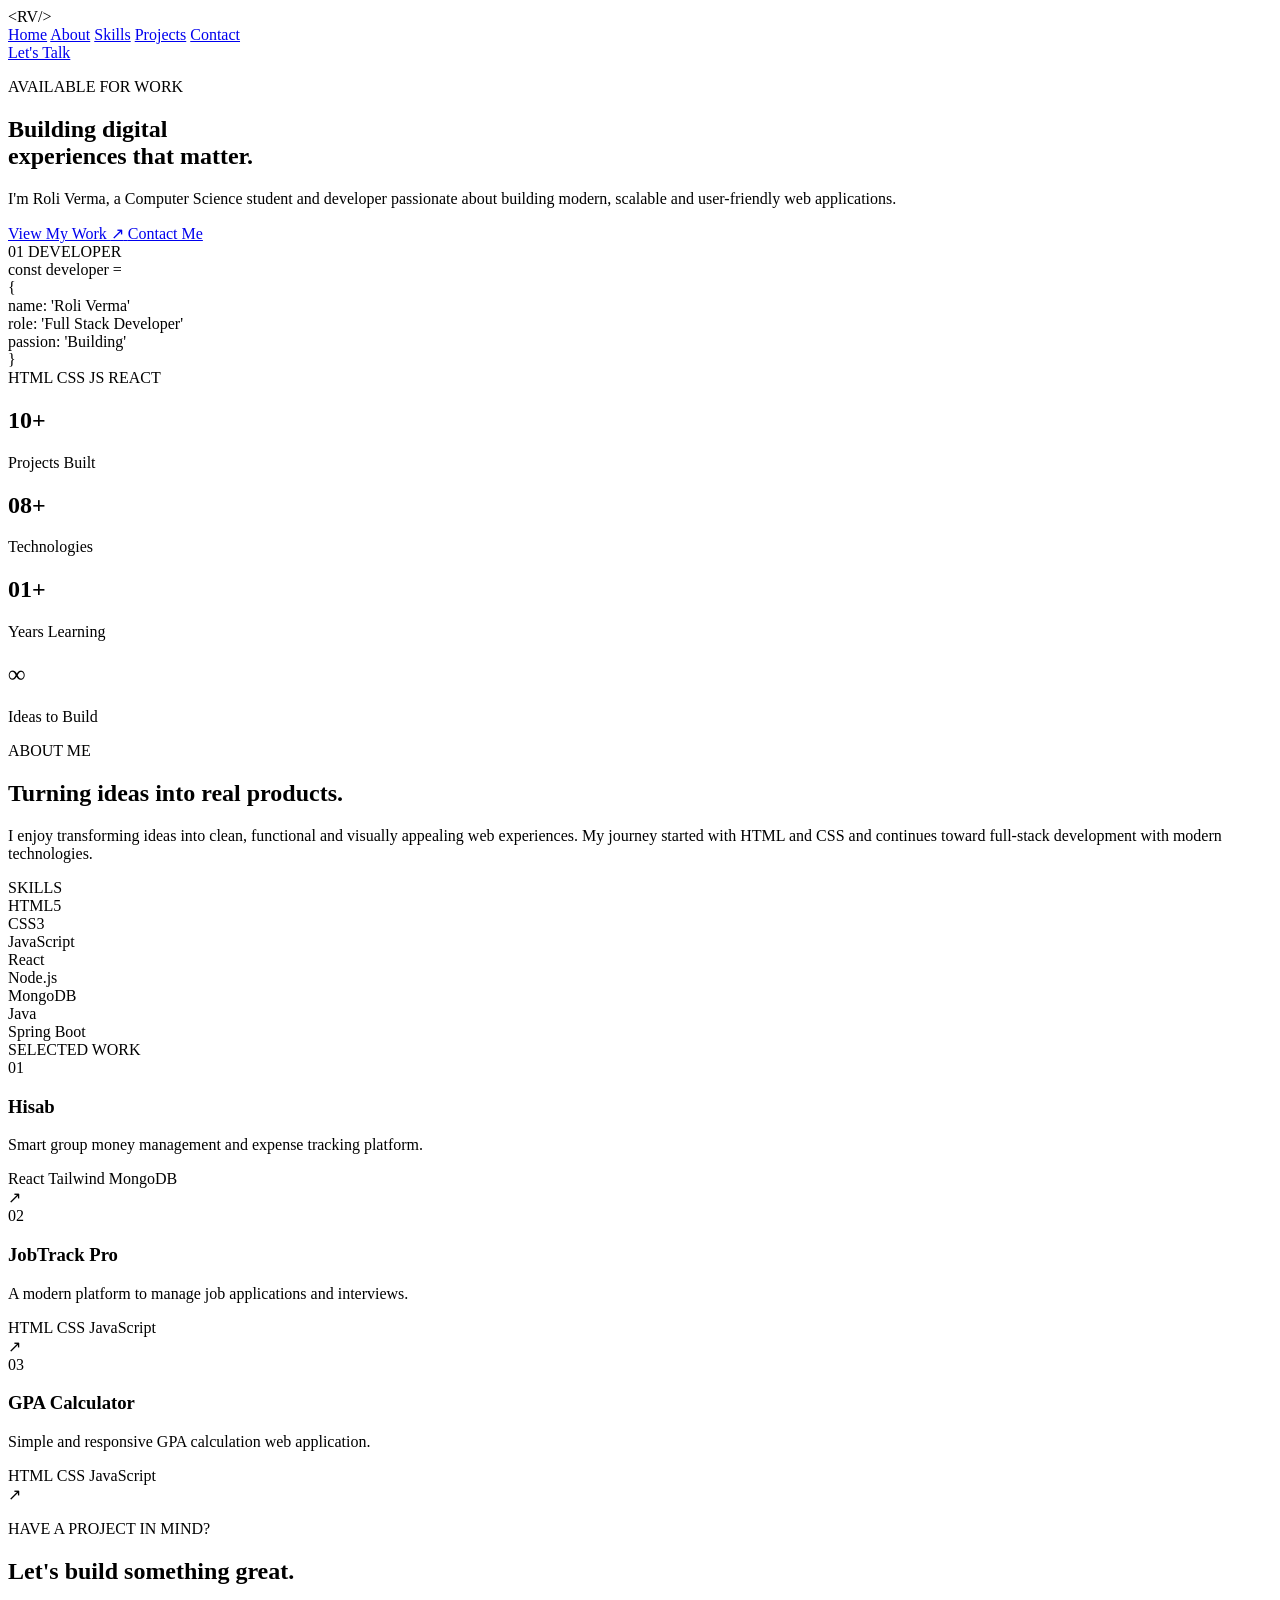
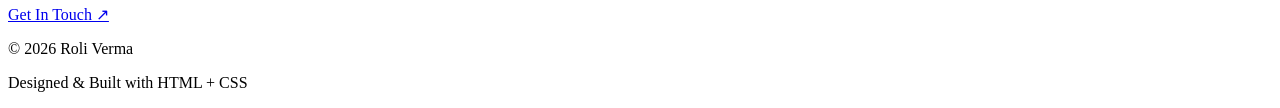
==== index.html @ 0947df7b "index.html" ====
<!DOCTYPE html>
<html lang="en">
<head>
    <meta charset="UTF-8">
    <meta name="viewport" content="width=device-width, initial-scale=1.0">

    <title>Roli Verma | Developer</title>

    <link rel="stylesheet" href="style.css">
</head>

<body>

    <!-- Navbar -->
    <header class="navbar">

        <div class="logo">
            <span>&lt;</span>RV<span>/&gt;</span>
        </div>

        <nav>
            <a href="#home">Home</a>
            <a href="#about">About</a>
            <a href="#skills">Skills</a>
            <a href="#projects">Projects</a>
            <a href="#contact">Contact</a>
        </nav>

        <a href="#contact" class="nav-btn">
            Let's Talk
        </a>

    </header>


    <!-- Hero Section -->
    <section class="hero" id="home">

        <div class="hero-content">

            <p class="small-title">
                <span></span> AVAILABLE FOR WORK
            </p>

            <h1>
                Building digital
                <br>
                experiences that
                <span>matter.</span>
            </h1>

            <p class="hero-text">
                I'm Roli Verma, a Computer Science student and
                developer passionate about building modern,
                scalable and user-friendly web applications.
            </p>

            <div class="hero-buttons">

                <a href="#projects" class="primary-btn">
                    View My Work
                    <span>↗</span>
                </a>

                <a href="#contact" class="secondary-btn">
                    Contact Me
                </a>

            </div>

        </div>


        <div class="hero-card">

            <div class="card-top">
                <span>01</span>
                <span>DEVELOPER</span>
            </div>

            <div class="code-box">

                <div>
                    <span class="purple">const</span>
                    <span class="white">developer</span>
                    <span class="pink">=</span>
                </div>

                <div class="indent">
                    <span class="yellow">{</span>
                </div>

                <div class="indent-2">
                    <span class="blue">name:</span>
                    <span class="green">'Roli Verma'</span>
                </div>

                <div class="indent-2">
                    <span class="blue">role:</span>
                    <span class="green">'Full Stack Developer'</span>
                </div>

                <div class="indent-2">
                    <span class="blue">passion:</span>
                    <span class="green">'Building'</span>
                </div>

                <div class="indent">
                    <span class="yellow">}</span>
                </div>

            </div>

            <div class="card-bottom">
                <span>HTML</span>
                <span>CSS</span>
                <span>JS</span>
                <span>REACT</span>
            </div>

        </div>

    </section>


    <!-- Stats -->
    <section class="stats">

        <div class="stat">
            <h2>10+</h2>
            <p>Projects Built</p>
        </div>

        <div class="stat">
            <h2>08+</h2>
            <p>Technologies</p>
        </div>

        <div class="stat">
            <h2>01+</h2>
            <p>Years Learning</p>
        </div>

        <div class="stat">
            <h2>∞</h2>
            <p>Ideas to Build</p>
        </div>

    </section>


    <!-- About -->
    <section class="section" id="about">

        <div class="section-label">
            ABOUT ME
        </div>

        <div class="about-content">

            <h2>
                Turning ideas into
                <span>real products.</span>
            </h2>

            <p>
                I enjoy transforming ideas into clean, functional
                and visually appealing web experiences. My journey
                started with HTML and CSS and continues toward
                full-stack development with modern technologies.
            </p>

        </div>

    </section>


    <!-- Skills -->
    <section class="section" id="skills">

        <div class="section-label">
            SKILLS
        </div>

        <div class="skills-grid">

            <div class="skill">HTML5</div>
            <div class="skill">CSS3</div>
            <div class="skill">JavaScript</div>
            <div class="skill">React</div>
            <div class="skill">Node.js</div>
            <div class="skill">MongoDB</div>
            <div class="skill">Java</div>
            <div class="skill">Spring Boot</div>

        </div>

    </section>


    <!-- Projects -->
    <section class="section" id="projects">

        <div class="section-label">
            SELECTED WORK
        </div>

        <div class="projects">

            <article class="project">

                <div class="project-number">
                    01
                </div>

                <div>
                    <h3>Hisab</h3>

                    <p>
                        Smart group money management and
                        expense tracking platform.
                    </p>

                    <div class="tags">
                        <span>React</span>
                        <span>Tailwind</span>
                        <span>MongoDB</span>
                    </div>
                </div>

                <span class="arrow">↗</span>

            </article>


            <article class="project">

                <div class="project-number">
                    02
                </div>

                <div>
                    <h3>JobTrack Pro</h3>

                    <p>
                        A modern platform to manage job
                        applications and interviews.
                    </p>

                    <div class="tags">
                        <span>HTML</span>
                        <span>CSS</span>
                        <span>JavaScript</span>
                    </div>
                </div>

                <span class="arrow">↗</span>

            </article>


            <article class="project">

                <div class="project-number">
                    03
                </div>

                <div>
                    <h3>GPA Calculator</h3>

                    <p>
                        Simple and responsive GPA calculation
                        web application.
                    </p>

                    <div class="tags">
                        <span>HTML</span>
                        <span>CSS</span>
                        <span>JavaScript</span>
                    </div>
                </div>

                <span class="arrow">↗</span>

            </article>

        </div>

    </section>


    <!-- Contact -->
    <section class="contact" id="contact">

        <p>HAVE A PROJECT IN MIND?</p>

        <h2>
            Let's build something
            <span>great.</span>
        </h2>

        <a href="mailto:roliverma9161@gmail.com">
            Get In Touch ↗
        </a>

    </section>


    <!-- Footer -->
    <footer>

        <p>
            © 2026 Roli Verma
        </p>

        <p>
            Designed & Built with HTML + CSS
        </p>

    </footer>

</body>
</html>
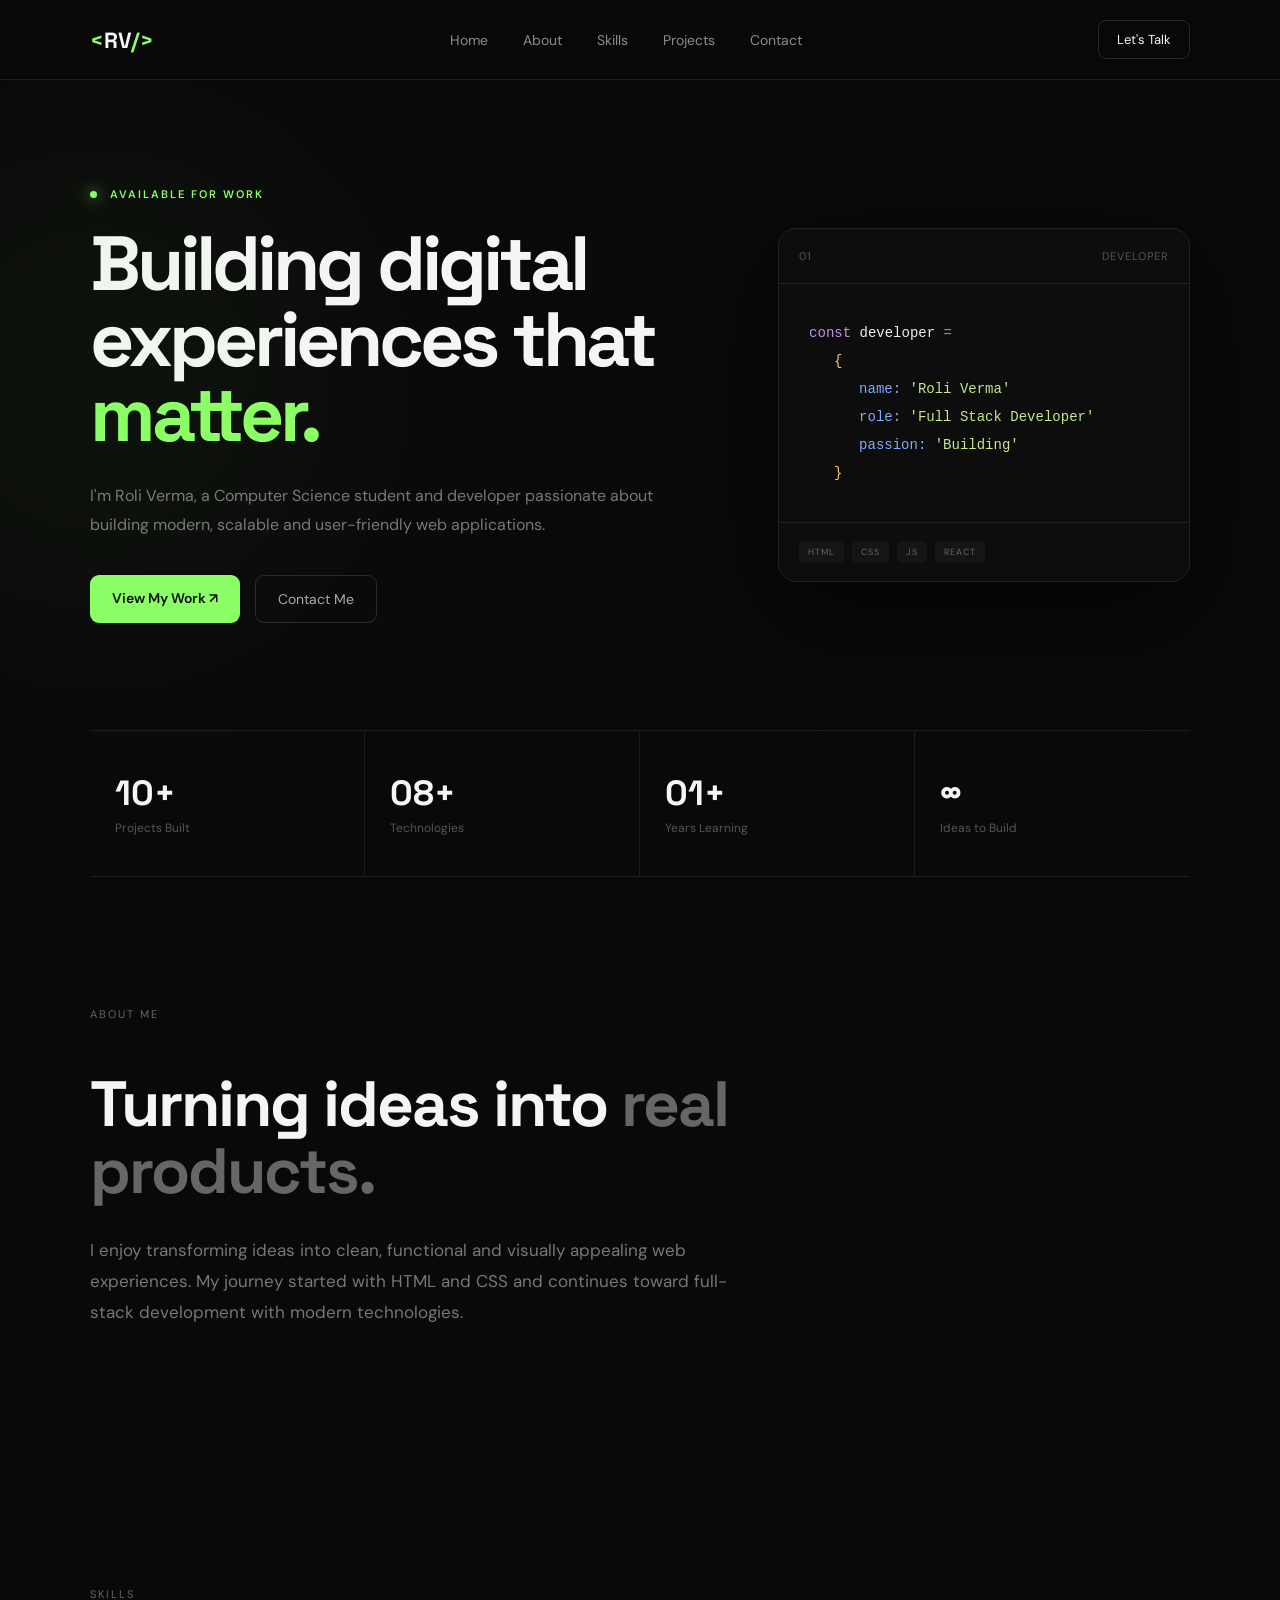
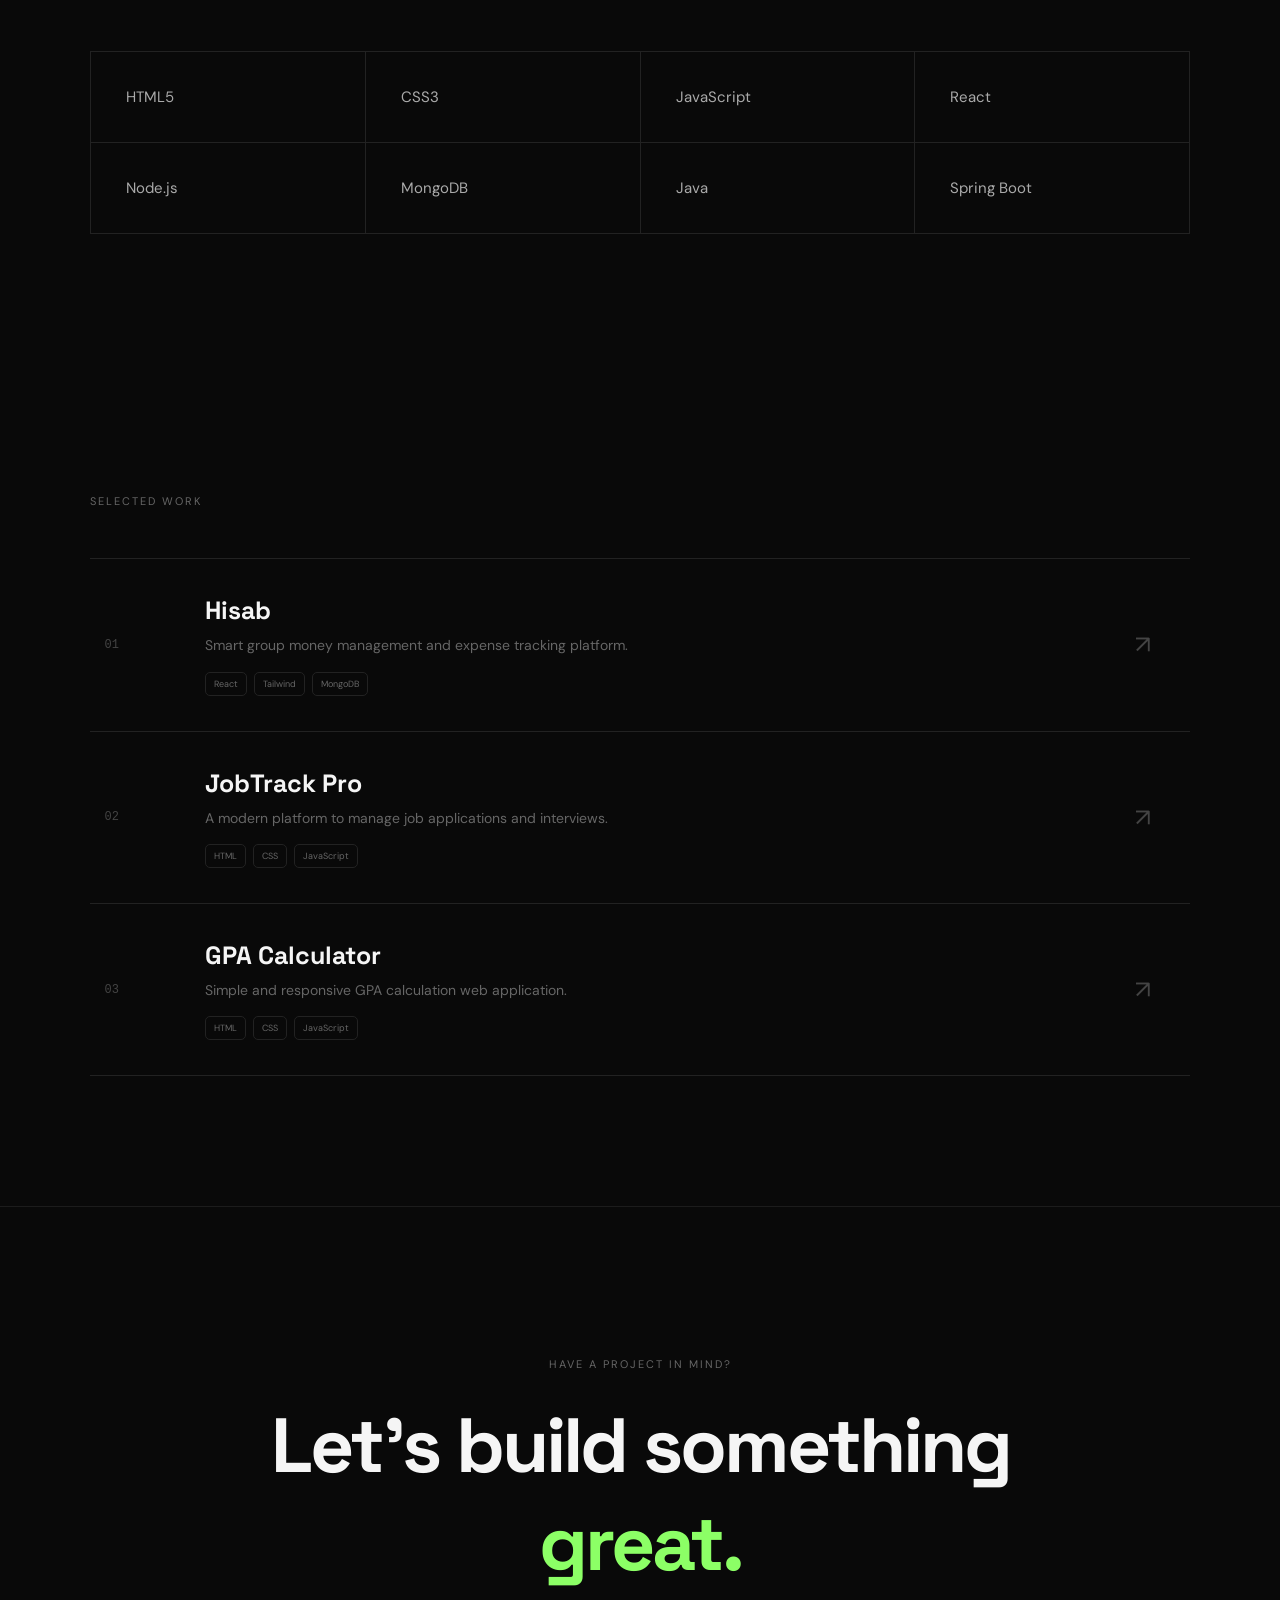
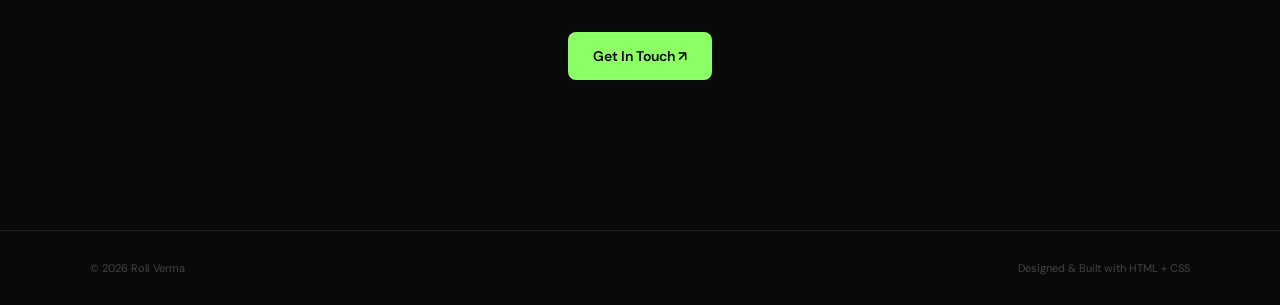
==== commit 6efae7d9: "change file" ====
--- a/index.html
+++ b/index.html
@@ -3,21 +3,15 @@
 <head>
     <meta charset="UTF-8">
     <meta name="viewport" content="width=device-width, initial-scale=1.0">
-
     <title>Roli Verma | Developer</title>
-
     <link rel="stylesheet" href="style.css">
 </head>
-
 <body>
-
     <!-- Navbar -->
     <header class="navbar">
-
         <div class="logo">
             <span>&lt;</span>RV<span>/&gt;</span>
         </div>
-
         <nav>
             <a href="#home">Home</a>
             <a href="#about">About</a>
@@ -25,165 +19,118 @@
             <a href="#projects">Projects</a>
             <a href="#contact">Contact</a>
         </nav>
-
         <a href="#contact" class="nav-btn">
             Let's Talk
         </a>
-
     </header>
-
-
     <!-- Hero Section -->
     <section class="hero" id="home">
-
         <div class="hero-content">
-
             <p class="small-title">
                 <span></span> AVAILABLE FOR WORK
             </p>
-
             <h1>
                 Building digital
                 <br>
                 experiences that
                 <span>matter.</span>
             </h1>
-
             <p class="hero-text">
                 I'm Roli Verma, a Computer Science student and
                 developer passionate about building modern,
                 scalable and user-friendly web applications.
             </p>
-
             <div class="hero-buttons">
-
                 <a href="#projects" class="primary-btn">
                     View My Work
                     <span>↗</span>
                 </a>
-
                 <a href="#contact" class="secondary-btn">
                     Contact Me
                 </a>
-
-            </div>
-
-        </div>
-
-
+            </div>
+        </div>
         <div class="hero-card">
-
             <div class="card-top">
                 <span>01</span>
                 <span>DEVELOPER</span>
             </div>
-
             <div class="code-box">
-
                 <div>
                     <span class="purple">const</span>
                     <span class="white">developer</span>
                     <span class="pink">=</span>
                 </div>
-
                 <div class="indent">
                     <span class="yellow">{</span>
                 </div>
-
                 <div class="indent-2">
                     <span class="blue">name:</span>
                     <span class="green">'Roli Verma'</span>
                 </div>
-
                 <div class="indent-2">
                     <span class="blue">role:</span>
                     <span class="green">'Full Stack Developer'</span>
                 </div>
-
                 <div class="indent-2">
                     <span class="blue">passion:</span>
                     <span class="green">'Building'</span>
                 </div>
-
                 <div class="indent">
                     <span class="yellow">}</span>
                 </div>
-
-            </div>
-
+            </div>
             <div class="card-bottom">
                 <span>HTML</span>
                 <span>CSS</span>
                 <span>JS</span>
                 <span>REACT</span>
             </div>
-
-        </div>
-
-    </section>
-
-
+        </div>
+    </section>
     <!-- Stats -->
     <section class="stats">
-
         <div class="stat">
             <h2>10+</h2>
             <p>Projects Built</p>
         </div>
-
         <div class="stat">
             <h2>08+</h2>
             <p>Technologies</p>
         </div>
-
         <div class="stat">
             <h2>01+</h2>
             <p>Years Learning</p>
         </div>
-
         <div class="stat">
             <h2>∞</h2>
             <p>Ideas to Build</p>
         </div>
-
-    </section>
-
-
+    </section>
     <!-- About -->
     <section class="section" id="about">
-
         <div class="section-label">
             ABOUT ME
         </div>
-
         <div class="about-content">
-
             <h2>
                 Turning ideas into
                 <span>real products.</span>
             </h2>
-
             <p>
                 I enjoy transforming ideas into clean, functional
                 and visually appealing web experiences. My journey
                 started with HTML and CSS and continues toward
                 full-stack development with modern technologies.
             </p>
-
-        </div>
-
-    </section>
-
-
+        </div>
+    </section>
     <!-- Skills -->
     <section class="section" id="skills">
-
         <div class="section-label">
             SKILLS
         </div>
-
         <div class="skills-grid">
-
             <div class="skill">HTML5</div>
             <div class="skill">CSS3</div>
             <div class="skill">JavaScript</div>
@@ -192,132 +139,89 @@
             <div class="skill">MongoDB</div>
             <div class="skill">Java</div>
             <div class="skill">Spring Boot</div>
-
-        </div>
-
-    </section>
-
-
+        </div>
+    </section>
     <!-- Projects -->
     <section class="section" id="projects">
-
         <div class="section-label">
             SELECTED WORK
         </div>
-
         <div class="projects">
-
             <article class="project">
-
                 <div class="project-number">
                     01
                 </div>
-
                 <div>
                     <h3>Hisab</h3>
-
                     <p>
                         Smart group money management and
                         expense tracking platform.
                     </p>
-
                     <div class="tags">
                         <span>React</span>
                         <span>Tailwind</span>
                         <span>MongoDB</span>
                     </div>
                 </div>
-
                 <span class="arrow">↗</span>
-
             </article>
-
-
             <article class="project">
-
                 <div class="project-number">
                     02
                 </div>
-
                 <div>
                     <h3>JobTrack Pro</h3>
-
                     <p>
                         A modern platform to manage job
                         applications and interviews.
                     </p>
-
                     <div class="tags">
                         <span>HTML</span>
                         <span>CSS</span>
                         <span>JavaScript</span>
                     </div>
                 </div>
-
                 <span class="arrow">↗</span>
-
             </article>
-
-
             <article class="project">
-
                 <div class="project-number">
                     03
                 </div>
-
                 <div>
                     <h3>GPA Calculator</h3>
-
                     <p>
                         Simple and responsive GPA calculation
                         web application.
                     </p>
-
                     <div class="tags">
                         <span>HTML</span>
                         <span>CSS</span>
                         <span>JavaScript</span>
                     </div>
                 </div>
-
                 <span class="arrow">↗</span>
-
             </article>
-
-        </div>
-
-    </section>
-
-
+        </div>
+    </section>
     <!-- Contact -->
     <section class="contact" id="contact">
-
         <p>HAVE A PROJECT IN MIND?</p>
-
         <h2>
             Let's build something
             <span>great.</span>
         </h2>
-
         <a href="mailto:roliverma9161@gmail.com">
             Get In Touch ↗
         </a>
-
-    </section>
-
-
+    </section>
     <!-- Footer -->
     <footer>
-
         <p>
             © 2026 Roli Verma
         </p>
-
         <p>
             Designed & Built with HTML + CSS
         </p>
-
     </footer>
-
 </body>
 </html>
--- a/style.css
+++ b/style.css
@@ -0,0 +1,521 @@
+@import url('https://fonts.googleapis.com/css2?family=DM+Sans:wght@400;500;600;700&family=Space+Grotesk:wght@400;500;600;700&display=swap');
+
+/* =========================
+   RESET
+========================= */
+
+* {
+    margin: 0;
+    padding: 0;
+    box-sizing: border-box;
+}
+html {
+    scroll-behavior: smooth;
+}
+body {
+    background: #090909;
+    color: #f5f5f5;
+    font-family: "DM Sans", sans-serif;
+    overflow-x: hidden;
+}
+a {
+    color: inherit;
+    text-decoration: none;
+}
+
+/* =========================
+   NAVBAR
+========================= */
+
+.navbar {
+    width: 100%;
+    height: 80px;
+    display: flex;
+    align-items: center;
+    justify-content: space-between;
+    padding: 0 7%;
+    border-bottom: 1px solid #1c1c1c;
+    position: sticky;
+    top: 0;
+    z-index: 100;
+    background: rgba(9, 9, 9, 0.85);
+    backdrop-filter: blur(15px);
+}
+.logo {
+    font-family: "Space Grotesk", sans-serif;
+    font-size: 22px;
+    font-weight: 700;
+}
+.logo span {
+    color: #8cff66;
+}
+nav {
+    display: flex;
+    gap: 35px;
+}
+nav a {
+    font-size: 14px;
+    color: #8b8b8b;
+    transition: 0.3s;
+}
+nav a:hover {
+    color: white;
+}
+.nav-btn {
+    padding: 10px 18px;
+    border: 1px solid #292929;
+    border-radius: 8px;
+    font-size: 13px;
+    transition: 0.3s;
+}
+.nav-btn:hover {
+    background: white;
+    color: black;
+}
+
+/* =========================
+   HERO
+========================= */
+
+.hero {
+    min-height: 650px;
+    display: grid;
+    grid-template-columns: 1.2fr 0.8fr;
+    gap: 70px;
+    align-items: center;
+    padding: 90px 7%;
+    position: relative;
+}
+.hero::before {
+    content: "";
+    position: absolute;
+    width: 500px;
+    height: 500px;
+    background: #8cff66;
+    opacity: 0.04;
+    filter: blur(120px);
+    border-radius: 50%;
+    left: -150px;
+    top: 50px;
+}
+.small-title {
+    color: #8cff66;
+    font-size: 11px;
+    font-weight: 600;
+    letter-spacing: 2px;
+    margin-bottom: 25px;
+}
+.small-title span {
+    display: inline-block;
+    width: 7px;
+    height: 7px;
+    border-radius: 50%;
+    background: #8cff66;
+    margin-right: 8px;
+    box-shadow: 0 0 15px #8cff66;
+}
+.hero h1 {
+    font-family: "Space Grotesk", sans-serif;
+    font-size: clamp(48px, 6vw, 88px);
+    line-height: 0.98;
+    letter-spacing: -4px;
+    max-width: 800px;
+}
+.hero h1 span {
+    color: #8cff66;
+}
+.hero-text {
+    color: #777;
+    max-width: 580px;
+    line-height: 1.8;
+    margin-top: 30px;
+    font-size: 16px;
+}
+.hero-buttons {
+    display: flex;
+    gap: 15px;
+    margin-top: 35px;
+}
+.primary-btn,
+.secondary-btn {
+    padding: 14px 22px;
+    border-radius: 9px;
+    font-size: 14px;
+    transition: 0.3s;
+}
+.primary-btn {
+    background: #8cff66;
+    color: #080808;
+    font-weight: 600;
+}
+.primary-btn:hover {
+    transform: translateY(-3px);
+    box-shadow: 0 10px 30px rgba(140, 255, 102, 0.15);
+}
+.secondary-btn {
+    border: 1px solid #292929;
+    color: #aaa;
+}
+.secondary-btn:hover {
+    border-color: #555;
+
+    color: white;
+}
+
+/* =========================
+   CODE CARD
+========================= */
+
+.hero-card {
+    width: 100%;
+    max-width: 470px;
+    justify-self: end;
+    border: 1px solid #222;
+    background: #0d0d0d;
+    border-radius: 18px;
+    overflow: hidden;
+    box-shadow:
+        0 30px 100px rgba(0, 0, 0, 0.6);
+    animation: floating 5s ease-in-out infinite;
+}
+@keyframes floating {
+    0%,
+    100% {
+        transform: translateY(0);
+    }
+    50% {
+        transform: translateY(-12px);
+    }
+}
+.card-top {
+    height: 55px;
+    display: flex;
+    align-items: center;
+    justify-content: space-between;
+    padding: 0 20px;
+    border-bottom: 1px solid #202020;
+    color: #555;
+    font-size: 11px;
+    letter-spacing: 1px;
+}
+.code-box {
+    padding: 35px 30px;
+    line-height: 2;
+    font-family: monospace;
+    font-size: 14px;
+}
+.indent {
+    padding-left: 25px;
+}
+.indent-2 {
+    padding-left: 50px;
+}
+.purple {
+    color: #c792ea;
+}
+.pink {
+    color: #f07178;
+}
+.yellow {
+    color: #ffcb6b;
+}
+.blue {
+    color: #82aaff;
+}
+.green {
+    color: #c3e88d;
+}
+.white {
+    color: #eee;
+}
+.card-bottom {
+    display: flex;
+    gap: 8px;
+    padding: 18px 20px;
+    border-top: 1px solid #202020;
+}
+.card-bottom span {
+    padding: 5px 9px;
+    border-radius: 5px;
+    background: #151515;
+    color: #666;
+    font-size: 9px;
+    letter-spacing: 1px;
+}
+
+/* =========================
+   STATS
+========================= */
+.stats {
+    display: grid;
+    grid-template-columns: repeat(4, 1fr);
+    border-top: 1px solid #1d1d1d;
+    border-bottom: 1px solid #1d1d1d;
+    margin: 0 7%;
+}
+.stat {
+    padding: 40px 25px;
+    border-right: 1px solid #1d1d1d;
+}
+.stat:last-child {
+    border-right: none;
+}
+.stat h2 {
+    font-family: "Space Grotesk", sans-serif;
+    font-size: 35px;
+    margin-bottom: 5px;
+}
+.stat p {
+    color: #555;
+    font-size: 12px;
+}
+
+/* =========================
+   SECTIONS
+========================= */
+.section {
+    padding: 130px 7%;
+}
+.section-label {
+    color: #666;
+    font-size: 11px;
+    letter-spacing: 2px;
+    margin-bottom: 50px;
+}
+.about-content {
+    max-width: 900px;
+}
+.about-content h2 {
+    font-family: "Space Grotesk", sans-serif;
+    font-size: clamp(38px, 5vw, 65px);
+    line-height: 1.05;
+    letter-spacing: -2px;
+}
+.about-content h2 span {
+    color: #666;
+}
+.about-content p {
+    color: #777;
+    font-size: 17px;
+    line-height: 1.8;
+    max-width: 650px;
+    margin-top: 30px;
+}
+
+/* =========================
+   SKILLS
+========================= */
+
+.skills-grid {
+    display: grid;
+    grid-template-columns: repeat(4, 1fr);
+    border-top: 1px solid #222;
+    border-left: 1px solid #222;
+}
+.skill {
+    padding: 35px;
+    border-right: 1px solid #222;
+    border-bottom: 1px solid #222;
+    color: #aaa;
+    font-size: 15px;
+    transition: 0.3s;
+}
+.skill:hover {
+    background: #111;
+    color: #8cff66;
+    padding-left: 42px;
+}
+/* =========================
+   PROJECTS
+========================= */
+
+.projects {
+    border-top: 1px solid #222;
+}
+.project {
+    display: grid;
+    grid-template-columns: 80px 1fr 40px;
+    align-items: center;
+    gap: 20px;
+    padding: 35px 15px;
+    border-bottom: 1px solid #222;
+    transition: 0.3s;
+}
+.project:hover {
+    background: #0f0f0f;
+    padding-left: 25px;
+}
+.project-number {
+    color: #444;
+    font-family: monospace;
+    font-size: 12px;
+}
+.project h3 {
+    font-family: "Space Grotesk", sans-serif;
+    font-size: 25px;
+    margin-bottom: 8px;
+}
+.project p {
+    color: #666;
+    max-width: 600px;
+    line-height: 1.6;
+    font-size: 14px;
+}
+.tags {
+    display: flex;
+    gap: 7px;
+    margin-top: 15px;
+}
+.tags span {
+    border: 1px solid #222;
+    border-radius: 5px;
+    padding: 5px 8px;
+    color: #666;
+    font-size: 9px;
+}
+.arrow {
+    font-size: 25px;
+    color: #444;
+    transition: 0.3s;
+}
+.project:hover .arrow {
+    color: #8cff66;
+    transform: translate(4px, -4px);
+}
+
+/* =========================
+   CONTACT
+========================= */
+
+.contact {
+    text-align: center;
+    padding: 150px 7%;
+    border-top: 1px solid #1c1c1c;
+    border-bottom: 1px solid #1c1c1c;
+}
+.contact p {
+    color: #666;
+    font-size: 11px;
+    letter-spacing: 2px;
+}
+.contact h2 {
+    font-family: "Space Grotesk", sans-serif;
+    font-size: clamp(42px, 6vw, 80px);
+    letter-spacing: -3px;
+    margin: 25px auto 40px;
+    max-width: 900px;
+}
+.contact h2 span {
+    color: #8cff66;
+}
+.contact a {
+    display: inline-block;
+    background: #8cff66;
+    color: black;
+    padding: 15px 25px;
+    border-radius: 8px;
+    font-size: 14px;
+    font-weight: 600;
+    transition: 0.3s;
+}
+.contact a:hover {
+    transform: translateY(-4px);
+    box-shadow: 0 10px 30px rgba(140, 255, 102, 0.15);
+}
+
+/* =========================
+   FOOTER
+========================= */
+
+footer {
+    display: flex;
+    justify-content: space-between;
+    padding: 30px 7%;
+    color: #444;
+    font-size: 11px;
+}
+
+/* =========================
+   RESPONSIVE
+========================= */
+
+@media (max-width: 900px) {
+    nav {
+        display: none;
+    }
+    .hero {
+        grid-template-columns: 1fr;
+        padding-top: 70px;
+    }
+    .hero-card {
+        justify-self: start;
+    }
+    .stats {
+        grid-template-columns: repeat(2, 1fr);
+    }
+    .stat:nth-child(2) {
+        border-right: none;
+    }
+    .stat:nth-child(-n + 2) {
+        border-bottom: 1px solid #1d1d1d;
+    }
+    .skills-grid {
+        grid-template-columns: repeat(2, 1fr);
+    }
+}
+@media (max-width: 600px) {
+    .navbar {
+        padding: 0 5%;
+    }
+    .nav-btn {
+        display: none;
+    }
+    .hero {
+        padding: 70px 5%;
+    }
+    .hero h1 {
+        letter-spacing: -2px;
+    }
+    .hero-text {
+        font-size: 14px;
+    }
+    .hero-buttons {
+        flex-direction: column;
+    }
+    .primary-btn,
+    .secondary-btn {
+        text-align: center;
+    }
+    .stats {
+        margin: 0 5%;
+    }
+    .stat {
+        padding: 25px 15px;
+    }
+    .stat h2 {
+        font-size: 28px;
+    }
+    .section {
+        padding: 90px 5%;
+    }
+    .skills-grid {
+        grid-template-columns: 1fr 1fr;
+    }
+    .skill {
+        padding: 25px 15px;
+    }
+    .project {
+        grid-template-columns: 40px 1fr 25px;
+    }
+    .project h3 {
+        font-size: 20px;
+    }
+    .contact {
+        padding: 100px 5%;
+    }
+    footer {
+        flex-direction: column;
+        gap: 10px;
+        padding: 25px 5%;
+    }
+}
